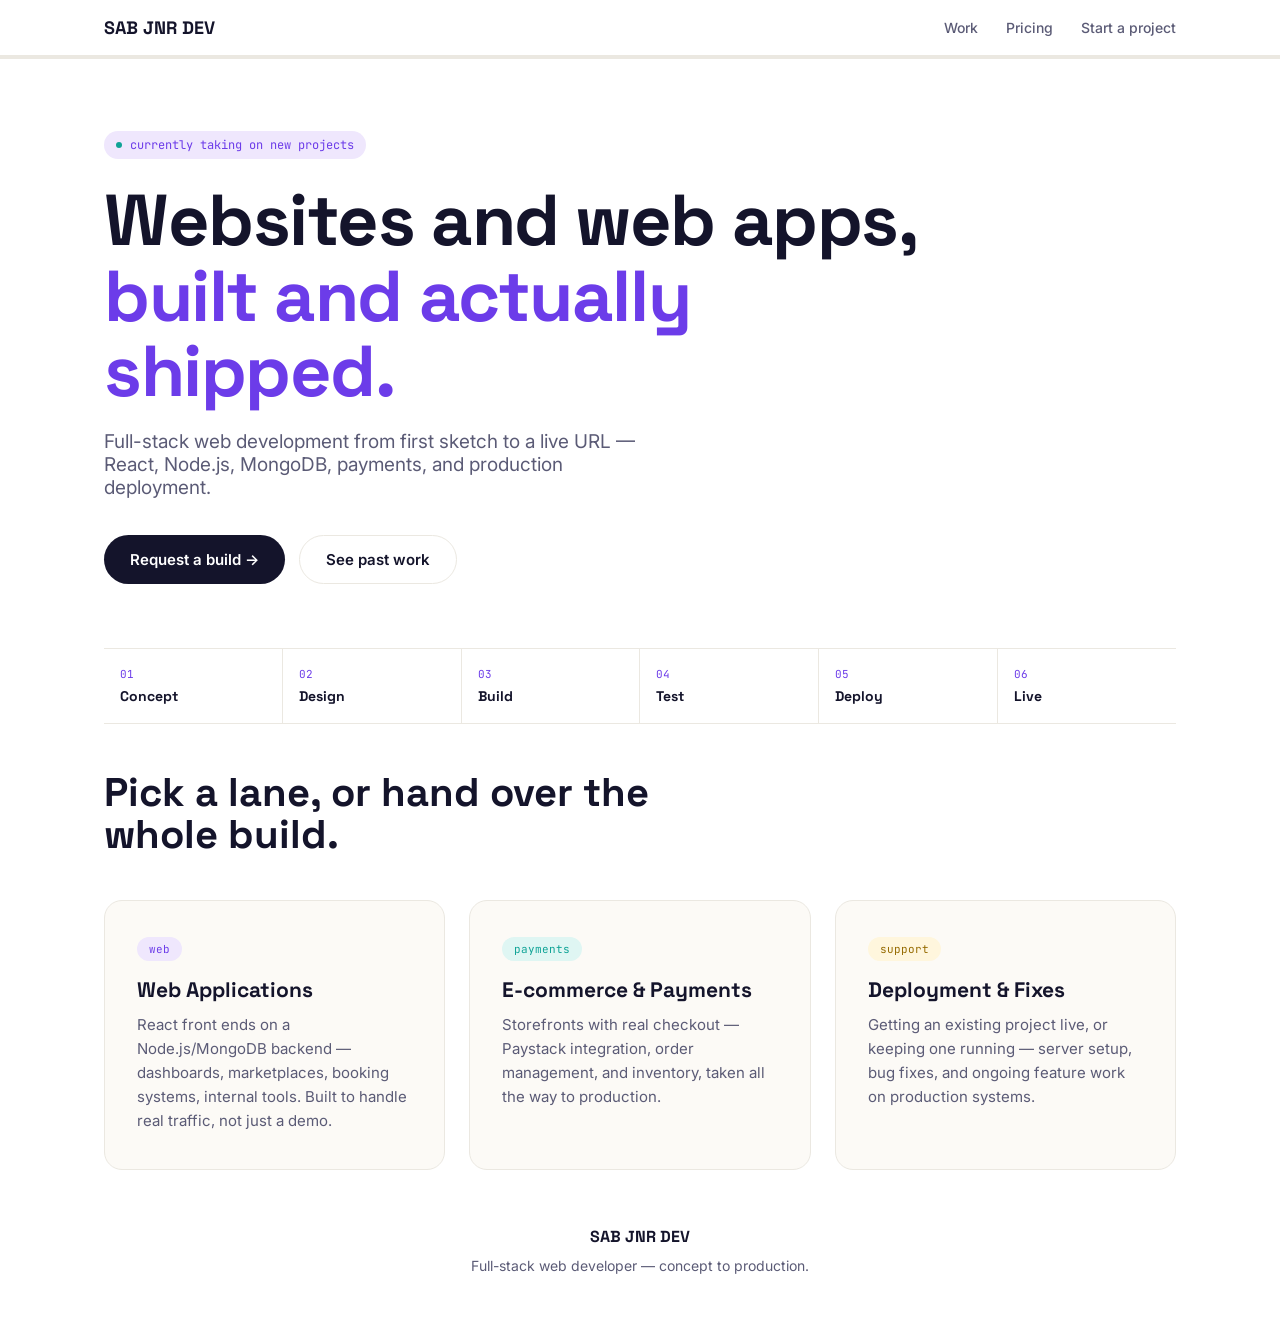
==== index.html @ 7eb9eb15 "commit all" ====
<!DOCTYPE html>
<html lang="en">
<head>
<meta charset="UTF-8">
<meta name="viewport" content="width=device-width, initial-scale=1.0">
<title>SAB JNR DEV — Web Development & E-commerce</title>
<link rel="preconnect" href="https://fonts.googleapis.com">
<link href="https://fonts.googleapis.com/css2?family=Space+Grotesk:wght@500;700&family=Inter:wght@400;500;600&family=JetBrains+Mono:wght@400;500&display=swap" rel="stylesheet">
<link rel="stylesheet" href="style.css">
</head>
<body>

<nav>
  <div class="nav-inner">
    <a href="index.html" class="brand" style="text-decoration:none;">SAB JNR DEV</a>
    <div class="nav-links">
      <a href="work.html">Work</a>
      <a href="pricing.html">Pricing</a>
      <a href="request.html">Start a project</a>
    </div>
  </div>
  <div class="pipeline-track"><div class="pipeline-fill" id="scrollFill"></div></div>
</nav>

<header class="hero wrap">
  <div class="eyebrow"><span class="dot"></span> currently taking on new projects</div>
  <h1>Websites and web apps, <span class="accent">built and actually shipped.</span></h1>
  <p class="lead">Full-stack web development from first sketch to a live URL — React, Node.js, MongoDB, payments, and production deployment.</p>
  <div class="hero-cta">
    <a href="request.html" class="btn btn-primary">Request a build →</a>
    <a href="work.html" class="btn btn-ghost">See past work</a>
  </div>

  <div class="stages">
    <div class="stage"><div class="num mono">01</div><div class="label">Concept</div></div>
    <div class="stage"><div class="num mono">02</div><div class="label">Design</div></div>
    <div class="stage"><div class="num mono">03</div><div class="label">Build</div></div>
    <div class="stage"><div class="num mono">04</div><div class="label">Test</div></div>
    <div class="stage"><div class="num mono">05</div><div class="label">Deploy</div></div>
    <div class="stage"><div class="num mono">06</div><div class="label">Live</div></div>
  </div>
</header>

<section class="wrap">
  <h2 class="head-title">Pick a lane, or hand over the whole build.</h2>
  <div class="services-grid">
    <div class="service-card sc-violet">
      <span class="tag mono">web</span>
      <h3>Web Applications</h3>
      <p>React front ends on a Node.js/MongoDB backend — dashboards, marketplaces, booking systems, internal tools. Built to handle real traffic, not just a demo.</p>
    </div>
    <div class="service-card sc-teal">
      <span class="tag mono">payments</span>
      <h3>E-commerce & Payments</h3>
      <p>Storefronts with real checkout — Paystack integration, order management, and inventory, taken all the way to production.</p>
    </div>
    <div class="service-card sc-yellow">
      <span class="tag mono">support</span>
      <h3>Deployment & Fixes</h3>
      <p>Getting an existing project live, or keeping one running — server setup, bug fixes, and ongoing feature work on production systems.</p>
    </div>
  </div>
</section>

<footer>
  <div class="brand">SAB JNR DEV</div>
  <p>Full-stack web developer — concept to production.</p>
</footer>

<script src="script.js"></script>
</body>
</html>
---- style.css ----
:root{
  --bg:#FFFFFF;
  --bg-alt:#FCFAF6;
  --ink:#14142B;
  --ink-soft:#5B5B76;
  --violet:#6C3CE9;
  --violet-soft:#EFE7FD;
  --coral:#FF5A3C;
  --coral-soft:#FFE9E3;
  --teal:#0FA396;
  --teal-soft:#DFF6F3;
  --yellow:#FFC93C;
  --yellow-soft:#FFF6DD;
  --line:#EBE8E1;
  --radius:18px;
}
*{box-sizing:border-box;}
html{scroll-behavior:smooth;}
body{
  margin:0;
  background:var(--bg);
  color:var(--ink);
  font-family:'Inter',sans-serif;
  -webkit-font-smoothing:antialiased;
}
h1,h2,h3{font-family:'Space Grotesk',sans-serif;margin:0;line-height:1.05;}
.mono{font-family:'JetBrains Mono',monospace;}
a{color:inherit;}
.wrap{max-width:1120px;margin:0 auto;padding:0 24px;}
section{padding:104px 0;}
@media (max-width:640px){ section{padding:64px 0;} }

/* NAV + pipeline signature */
nav{
  position:sticky;top:0;z-index:50;background:rgba(255,255,255,.88);backdrop-filter:blur(10px);
  border-bottom:1px solid var(--line);
}
.nav-inner{display:flex;align-items:center;justify-content:space-between;padding:16px 24px;max-width:1120px;margin:0 auto;}
.brand{font-family:'Space Grotesk';font-weight:700;font-size:18px;}
.nav-links{display:flex;gap:28px;font-size:14px;font-weight:500;}
.nav-links a{text-decoration:none;color:var(--ink-soft);transition:color .15s;}
.nav-links a:hover{color:var(--ink);}
.pipeline-track{height:3px;width:100%;background:var(--line);position:relative;overflow:hidden;}
.pipeline-fill{height:100%;width:0%;background:var(--violet);transition:width .1s linear;}
@media (max-width:640px){ .nav-links{display:none;} }

/* HERO */
.hero{padding-top:72px;padding-bottom:48px;}
.eyebrow{
  display:inline-flex;align-items:center;gap:8px;font-family:'JetBrains Mono';font-size:12px;
  color:var(--violet);background:var(--violet-soft);padding:6px 12px;border-radius:100px;margin-bottom:24px;
}
.eyebrow .dot{width:6px;height:6px;border-radius:50%;background:var(--teal);animation:blink 1.6s infinite;}
@keyframes blink{0%,100%{opacity:1;}50%{opacity:.25;}}
.hero h1{font-size:clamp(38px,6vw,72px);font-weight:700;letter-spacing:-.02em;max-width:820px;}
.hero h1 .accent{color:var(--violet);}
.hero p.lead{font-size:19px;color:var(--ink-soft);max-width:560px;margin-top:20px;}
.hero-cta{display:flex;gap:14px;margin-top:36px;flex-wrap:wrap;}
.btn{
  font-family:'Inter';font-weight:600;font-size:15px;padding:14px 26px;border-radius:100px;border:none;cursor:pointer;
  text-decoration:none;display:inline-flex;align-items:center;gap:8px;transition:transform .15s ease;
}
.btn:hover{transform:translateY(-2px);}
.btn-primary{background:var(--ink);color:#fff;}
.btn-ghost{background:#fff;color:var(--ink);border:1.5px solid var(--line);}

/* Pipeline stage bar (signature element) */
.stages{display:flex;gap:0;margin-top:64px;border-top:1px solid var(--line);border-bottom:1px solid var(--line);overflow-x:auto;}
.stage{flex:1;min-width:120px;padding:18px 16px;border-right:1px solid var(--line);}
.stage:last-child{border-right:none;}
.stage .num{font-family:'JetBrains Mono';font-size:11px;color:var(--violet);}
.stage .label{font-family:'Space Grotesk';font-weight:700;font-size:14px;margin-top:6px;}

/* SECTION HEADS */
.head-tag{font-family:'JetBrains Mono';font-size:12px;color:var(--ink-soft);text-transform:uppercase;letter-spacing:.06em;}
.head-title{font-size:clamp(28px,4vw,40px);margin-top:0;max-width:600px;}

/* SERVICES */
.services-grid{display:grid;grid-template-columns:repeat(3,1fr);gap:24px;margin-top:44px;}
@media (max-width:900px){ .services-grid{grid-template-columns:1fr 1fr;} }
@media (max-width:600px){ .services-grid{grid-template-columns:1fr;} }
.service-card{border-radius:var(--radius);padding:36px 32px;position:relative;overflow:hidden;background:var(--bg-alt);border:1px solid var(--line);}
.service-card h3{font-size:21px;margin-bottom:12px;}
.service-card p{color:var(--ink-soft);font-size:15px;line-height:1.6;margin:0;}
.service-card .tag{font-family:'JetBrains Mono';font-size:11px;display:inline-block;margin-bottom:18px;padding:5px 12px;border-radius:100px;}
.sc-violet .tag{background:var(--violet-soft);color:var(--violet);}
.sc-coral .tag{background:var(--coral-soft);color:var(--coral);}
.sc-teal .tag{background:var(--teal-soft);color:var(--teal);}
.sc-yellow .tag{background:var(--yellow-soft);color:#966b00;}

/* PORTFOLIO */
.portfolio-list{display:flex;flex-direction:column;gap:20px;margin-top:48px;}
.project{
  border:1px solid var(--line);border-radius:var(--radius);padding:36px;display:grid;grid-template-columns:1.1fr 1fr;gap:32px;align-items:center;
}
@media (max-width:800px){ .project{grid-template-columns:1fr;} }
.project .status{font-family:'JetBrains Mono';font-size:11px;padding:5px 12px;border-radius:100px;display:inline-flex;align-items:center;gap:6px;margin-bottom:14px;}
.status.live{background:var(--teal-soft);color:var(--teal);}
.status.build{background:var(--yellow-soft);color:#966b00;}
.status .dot{width:6px;height:6px;border-radius:50%;background:currentColor;}
.project h3{font-size:26px;margin-bottom:12px;}
.project p{color:var(--ink-soft);font-size:15px;line-height:1.6;margin:0 0 16px 0;}
.stack-tags{display:flex;gap:8px;flex-wrap:wrap;}
.stack-tag{font-family:'JetBrains Mono';font-size:11px;background:var(--bg-alt);border:1px solid var(--line);padding:5px 10px;border-radius:6px;}
.project-visual{
  border-radius:14px;height:190px;display:flex;align-items:center;justify-content:center;font-family:'Space Grotesk';font-weight:700;font-size:15px;color:#fff;
  position:relative;overflow:hidden;
}
.pv-1{background:linear-gradient(135deg,var(--violet),#9B6CFF);}
.pv-2{background:linear-gradient(135deg,var(--coral),#FF9166);}
.pv-1 .browser-dot,.pv-2 .browser-dot{position:absolute;top:14px;left:14px;display:flex;gap:6px;}
.browser-dot span{width:8px;height:8px;border-radius:50%;background:rgba(255,255,255,.6);display:block;}

/* PRICING */
.pricing-grid{display:grid;grid-template-columns:repeat(3,1fr);gap:24px;margin-top:44px;}
@media (max-width:820px){ .pricing-grid{grid-template-columns:1fr;} }
.price-card{border:1px solid var(--line);border-radius:var(--radius);padding:36px 32px;display:flex;flex-direction:column;}
.price-card.featured{border:2px solid var(--violet);position:relative;}
.price-card.featured::before{
  content:"MOST REQUESTED";font-family:'JetBrains Mono';font-size:10px;color:#fff;background:var(--violet);
  position:absolute;top:-11px;left:28px;padding:4px 10px;border-radius:100px;letter-spacing:.05em;
}
.price-card h3{font-size:18px;margin-bottom:6px;}
.price-card .price{font-family:'Space Grotesk';font-size:22px;font-weight:700;margin:14px 0;color:var(--violet);}
.price-card .price span{font-family:'Inter';font-size:14px;font-weight:400;color:var(--ink-soft);}
.price-card ul{list-style:none;padding:0;margin:0 0 28px 0;flex:1;}
.price-card li{font-size:14px;color:var(--ink-soft);padding:9px 0;border-top:1px solid var(--line);}
.price-card li:first-child{border-top:none;}
.price-card li::before{content:"— ";color:var(--teal);}

/* TESTIMONIALS */
.testi-grid{display:grid;grid-template-columns:repeat(3,1fr);gap:24px;margin-top:44px;}
@media (max-width:820px){ .testi-grid{grid-template-columns:1fr;} }
.testi-card{background:var(--bg-alt);border-radius:var(--radius);padding:32px;}
.testi-card p{font-size:15px;line-height:1.6;color:var(--ink);margin:0 0 20px 0;}
.testi-who{font-family:'JetBrains Mono';font-size:12px;color:var(--ink-soft);}

/* REQUEST FORM */
.form-section{background:var(--ink);color:#fff;border-radius:24px;margin:0 24px;padding:56px 40px;max-width:1072px;margin-left:auto;margin-right:auto;}
@media (max-width:640px){ .form-section{padding:36px 22px;border-radius:16px;} }
.form-section .head-tag{color:#B8B8D6;}
.form-section .head-title{color:#fff;}
.form-section .head-title + p{color:#B8B8D6;margin-top:12px;max-width:520px;}
form{margin-top:40px;display:grid;grid-template-columns:1fr 1fr;gap:18px;}
@media (max-width:640px){ form{grid-template-columns:1fr;} }
.full{grid-column:1/-1;}
label{font-size:13px;font-weight:500;color:#D6D6EE;display:block;margin-bottom:7px;}
input,select,textarea{
  width:100%;padding:13px 14px;border-radius:10px;border:1px solid #38385C;background:#1C1C40;color:#fff;
  font-family:'Inter';font-size:14px;
}
input:focus,select:focus,textarea:focus{outline:2px solid var(--violet);outline-offset:1px;}
textarea{resize:vertical;min-height:100px;}
::placeholder{color:#7A7AA0;}
.submit-row{display:flex;align-items:center;gap:16px;margin-top:6px;}
.form-msg{font-family:'JetBrains Mono';font-size:13px;}
.form-msg.ok{color:#6EE7C9;}
.form-msg.err{color:#FF9B85;}

/* WORK PAGE (case study) */
.page-hero{padding:64px 0 16px;}
.page-hero h1{font-size:clamp(32px,5vw,52px);letter-spacing:-.02em;}
.page-hero p.lead{font-size:17px;color:var(--ink-soft);max-width:520px;margin-top:16px;}
.case-study{margin-top:48px;border:1px solid var(--line);border-radius:24px;padding:44px;}
@media (max-width:640px){ .case-study{padding:26px;border-radius:16px;} }
.case-screenshot{
  width:100%;display:block;border-radius:14px;border:1px solid var(--line);
  box-shadow:0 12px 32px rgba(20,20,43,.08);margin-bottom:32px;
}
.case-study h2{font-size:28px;margin-bottom:14px;}
.case-study .case-body{color:var(--ink-soft);font-size:15px;line-height:1.7;max-width:640px;margin-bottom:24px;}
.case-cta{display:flex;gap:14px;flex-wrap:wrap;margin-top:8px;}

/* FOOTER */
footer{padding:56px 24px 40px;text-align:center;}
footer .brand{font-size:16px;}
footer p{color:var(--ink-soft);font-size:14px;margin-top:10px;}
.admin-link{font-family:'JetBrains Mono';font-size:11px;color:var(--ink-soft);opacity:.55;text-decoration:none;display:inline-block;margin-top:24px;}
.admin-link:hover{opacity:1;}

/* ADMIN PANEL */
.admin-overlay{
  position:fixed;inset:0;background:rgba(20,20,43,.6);display:none;align-items:center;justify-content:center;z-index:100;padding:20px;
}
.admin-overlay.open{display:flex;}
.admin-box{background:#fff;border-radius:16px;padding:28px;max-width:640px;width:100%;max-height:80vh;overflow-y:auto;}
.admin-box h3{margin-bottom:16px;}
.admin-entry{border:1px solid var(--line);border-radius:10px;padding:16px;margin-bottom:10px;font-size:13px;}
.admin-entry .a-name{font-weight:600;font-family:'Space Grotesk';}
.admin-entry .a-meta{font-family:'JetBrains Mono';font-size:11px;color:var(--ink-soft);margin:4px 0 8px;}
.admin-close{margin-top:16px;}
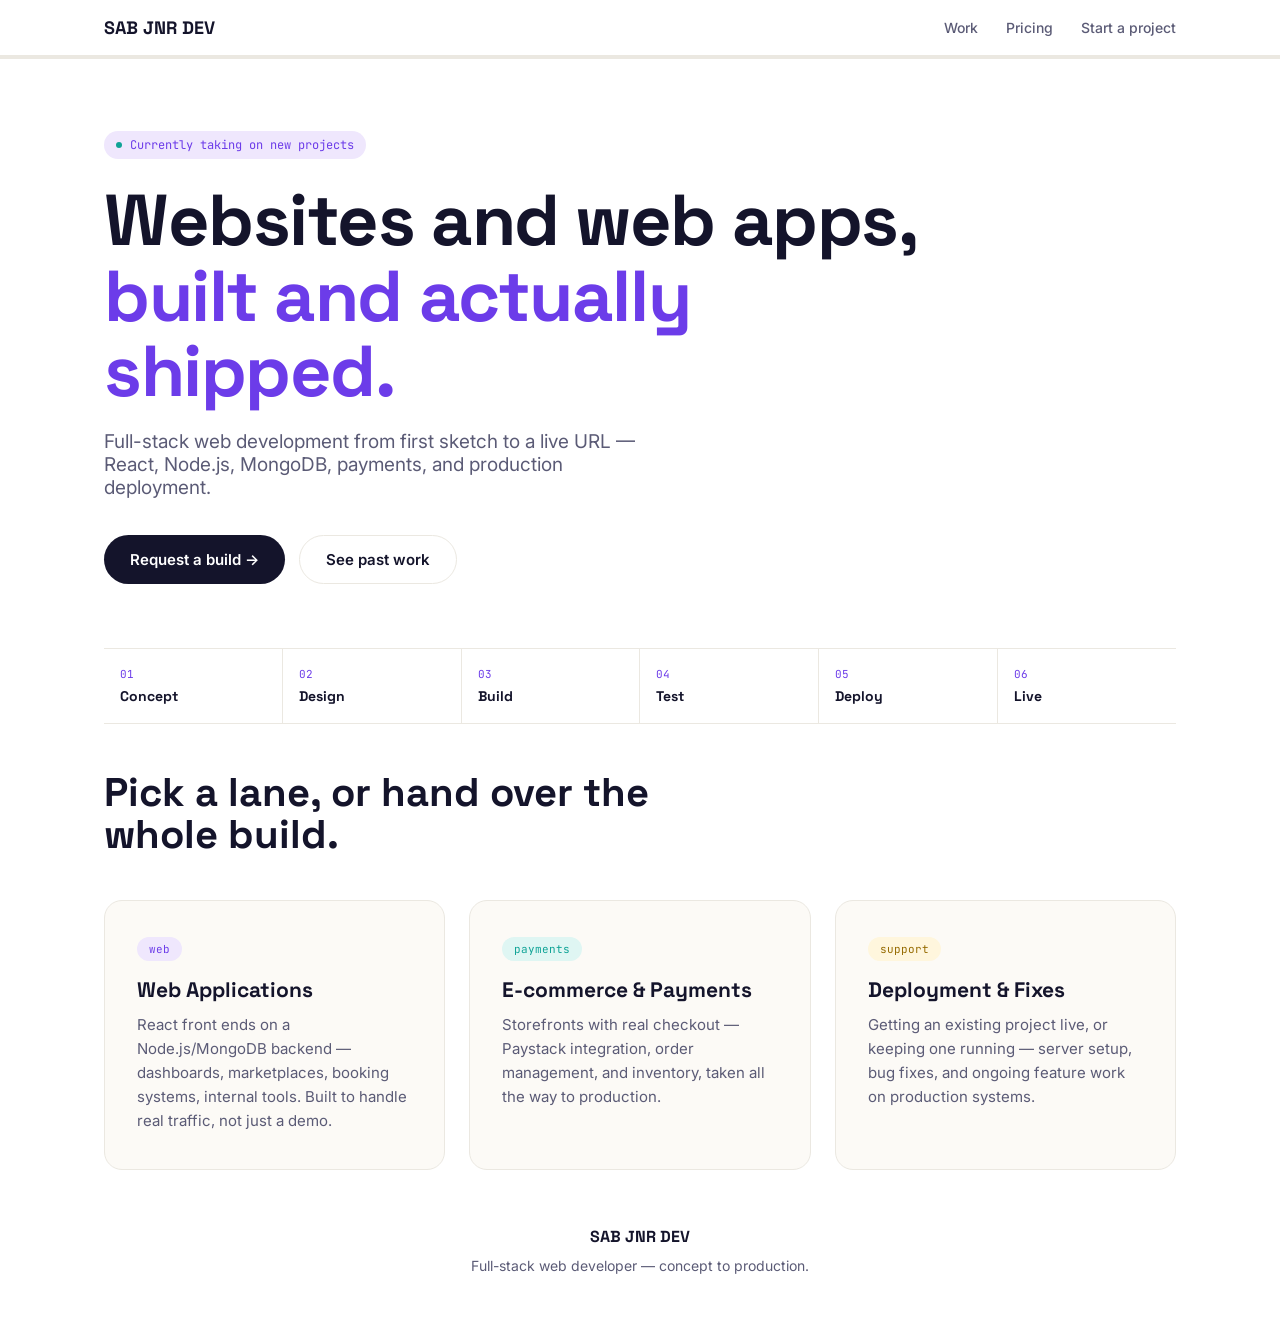
==== commit 49942a8a: "yes" ====
--- a/index.html
+++ b/index.html
@@ -1,72 +1,101 @@
 <!DOCTYPE html>
 <html lang="en">
+
 <head>
-<meta charset="UTF-8">
-<meta name="viewport" content="width=device-width, initial-scale=1.0">
-<title>SAB JNR DEV — Web Development & E-commerce</title>
-<link rel="preconnect" href="https://fonts.googleapis.com">
-<link href="https://fonts.googleapis.com/css2?family=Space+Grotesk:wght@500;700&family=Inter:wght@400;500;600&family=JetBrains+Mono:wght@400;500&display=swap" rel="stylesheet">
-<link rel="stylesheet" href="style.css">
+  <meta charset="UTF-8">
+  <meta name="viewport" content="width=device-width, initial-scale=1.0">
+  <title>SAB JNR DEV — Web Development & E-commerce</title>
+  <link rel="preconnect" href="https://fonts.googleapis.com">
+  <link
+    href="https://fonts.googleapis.com/css2?family=Space+Grotesk:wght@500;700&family=Inter:wght@400;500;600&family=JetBrains+Mono:wght@400;500&display=swap"
+    rel="stylesheet">
+  <link rel="stylesheet" href="style.css">
 </head>
+
 <body>
 
-<nav>
-  <div class="nav-inner">
-    <a href="index.html" class="brand" style="text-decoration:none;">SAB JNR DEV</a>
-    <div class="nav-links">
-      <a href="work.html">Work</a>
-      <a href="pricing.html">Pricing</a>
-      <a href="request.html">Start a project</a>
+  <nav>
+    <div class="nav-inner">
+      <a href="index.html" class="brand" style="text-decoration:none;">SAB JNR DEV</a>
+      <div class="nav-links">
+        <a href="work.html">Work</a>
+        <a href="pricing.html">Pricing</a>
+        <a href="request.html">Start a project</a>
+      </div>
     </div>
-  </div>
-  <div class="pipeline-track"><div class="pipeline-fill" id="scrollFill"></div></div>
-</nav>
+    <div class="pipeline-track">
+      <div class="pipeline-fill" id="scrollFill"></div>
+    </div>
+  </nav>
 
-<header class="hero wrap">
-  <div class="eyebrow"><span class="dot"></span> currently taking on new projects</div>
-  <h1>Websites and web apps, <span class="accent">built and actually shipped.</span></h1>
-  <p class="lead">Full-stack web development from first sketch to a live URL — React, Node.js, MongoDB, payments, and production deployment.</p>
-  <div class="hero-cta">
-    <a href="request.html" class="btn btn-primary">Request a build →</a>
-    <a href="work.html" class="btn btn-ghost">See past work</a>
-  </div>
+  <header class="hero wrap">
+    <div class="eyebrow"><span class="dot"></span> Currently taking on new projects</div>
+    <h1>Websites and web apps, <span class="accent">built and actually shipped.</span></h1>
+    <p class="lead">Full-stack web development from first sketch to a live URL — React, Node.js, MongoDB, payments, and
+      production deployment.</p>
+    <div class="hero-cta">
+      <a href="request.html" class="btn btn-primary">Request a build →</a>
+      <a href="work.html" class="btn btn-ghost">See past work</a>
+    </div>
 
-  <div class="stages">
-    <div class="stage"><div class="num mono">01</div><div class="label">Concept</div></div>
-    <div class="stage"><div class="num mono">02</div><div class="label">Design</div></div>
-    <div class="stage"><div class="num mono">03</div><div class="label">Build</div></div>
-    <div class="stage"><div class="num mono">04</div><div class="label">Test</div></div>
-    <div class="stage"><div class="num mono">05</div><div class="label">Deploy</div></div>
-    <div class="stage"><div class="num mono">06</div><div class="label">Live</div></div>
-  </div>
-</header>
+    <div class="stages">
+      <div class="stage">
+        <div class="num mono">01</div>
+        <div class="label">Concept</div>
+      </div>
+      <div class="stage">
+        <div class="num mono">02</div>
+        <div class="label">Design</div>
+      </div>
+      <div class="stage">
+        <div class="num mono">03</div>
+        <div class="label">Build</div>
+      </div>
+      <div class="stage">
+        <div class="num mono">04</div>
+        <div class="label">Test</div>
+      </div>
+      <div class="stage">
+        <div class="num mono">05</div>
+        <div class="label">Deploy</div>
+      </div>
+      <div class="stage">
+        <div class="num mono">06</div>
+        <div class="label">Live</div>
+      </div>
+    </div>
+  </header>
 
-<section class="wrap">
-  <h2 class="head-title">Pick a lane, or hand over the whole build.</h2>
-  <div class="services-grid">
-    <div class="service-card sc-violet">
-      <span class="tag mono">web</span>
-      <h3>Web Applications</h3>
-      <p>React front ends on a Node.js/MongoDB backend — dashboards, marketplaces, booking systems, internal tools. Built to handle real traffic, not just a demo.</p>
+  <section class="wrap">
+    <h2 class="head-title">Pick a lane, or hand over the whole build.</h2>
+    <div class="services-grid">
+      <div class="service-card sc-violet">
+        <span class="tag mono">web</span>
+        <h3>Web Applications</h3>
+        <p>React front ends on a Node.js/MongoDB backend — dashboards, marketplaces, booking systems, internal tools.
+          Built to handle real traffic, not just a demo.</p>
+      </div>
+      <div class="service-card sc-teal">
+        <span class="tag mono">payments</span>
+        <h3>E-commerce & Payments</h3>
+        <p>Storefronts with real checkout — Paystack integration, order management, and inventory, taken all the way to
+          production.</p>
+      </div>
+      <div class="service-card sc-yellow">
+        <span class="tag mono">support</span>
+        <h3>Deployment & Fixes</h3>
+        <p>Getting an existing project live, or keeping one running — server setup, bug fixes, and ongoing feature work
+          on production systems.</p>
+      </div>
     </div>
-    <div class="service-card sc-teal">
-      <span class="tag mono">payments</span>
-      <h3>E-commerce & Payments</h3>
-      <p>Storefronts with real checkout — Paystack integration, order management, and inventory, taken all the way to production.</p>
-    </div>
-    <div class="service-card sc-yellow">
-      <span class="tag mono">support</span>
-      <h3>Deployment & Fixes</h3>
-      <p>Getting an existing project live, or keeping one running — server setup, bug fixes, and ongoing feature work on production systems.</p>
-    </div>
-  </div>
-</section>
+  </section>
 
-<footer>
-  <div class="brand">SAB JNR DEV</div>
-  <p>Full-stack web developer — concept to production.</p>
-</footer>
+  <footer>
+    <div class="brand">SAB JNR DEV</div>
+    <p>Full-stack web developer — concept to production.</p>
+  </footer>
 
-<script src="script.js"></script>
+  <script src="script.js"></script>
 </body>
-</html>
+
+</html>
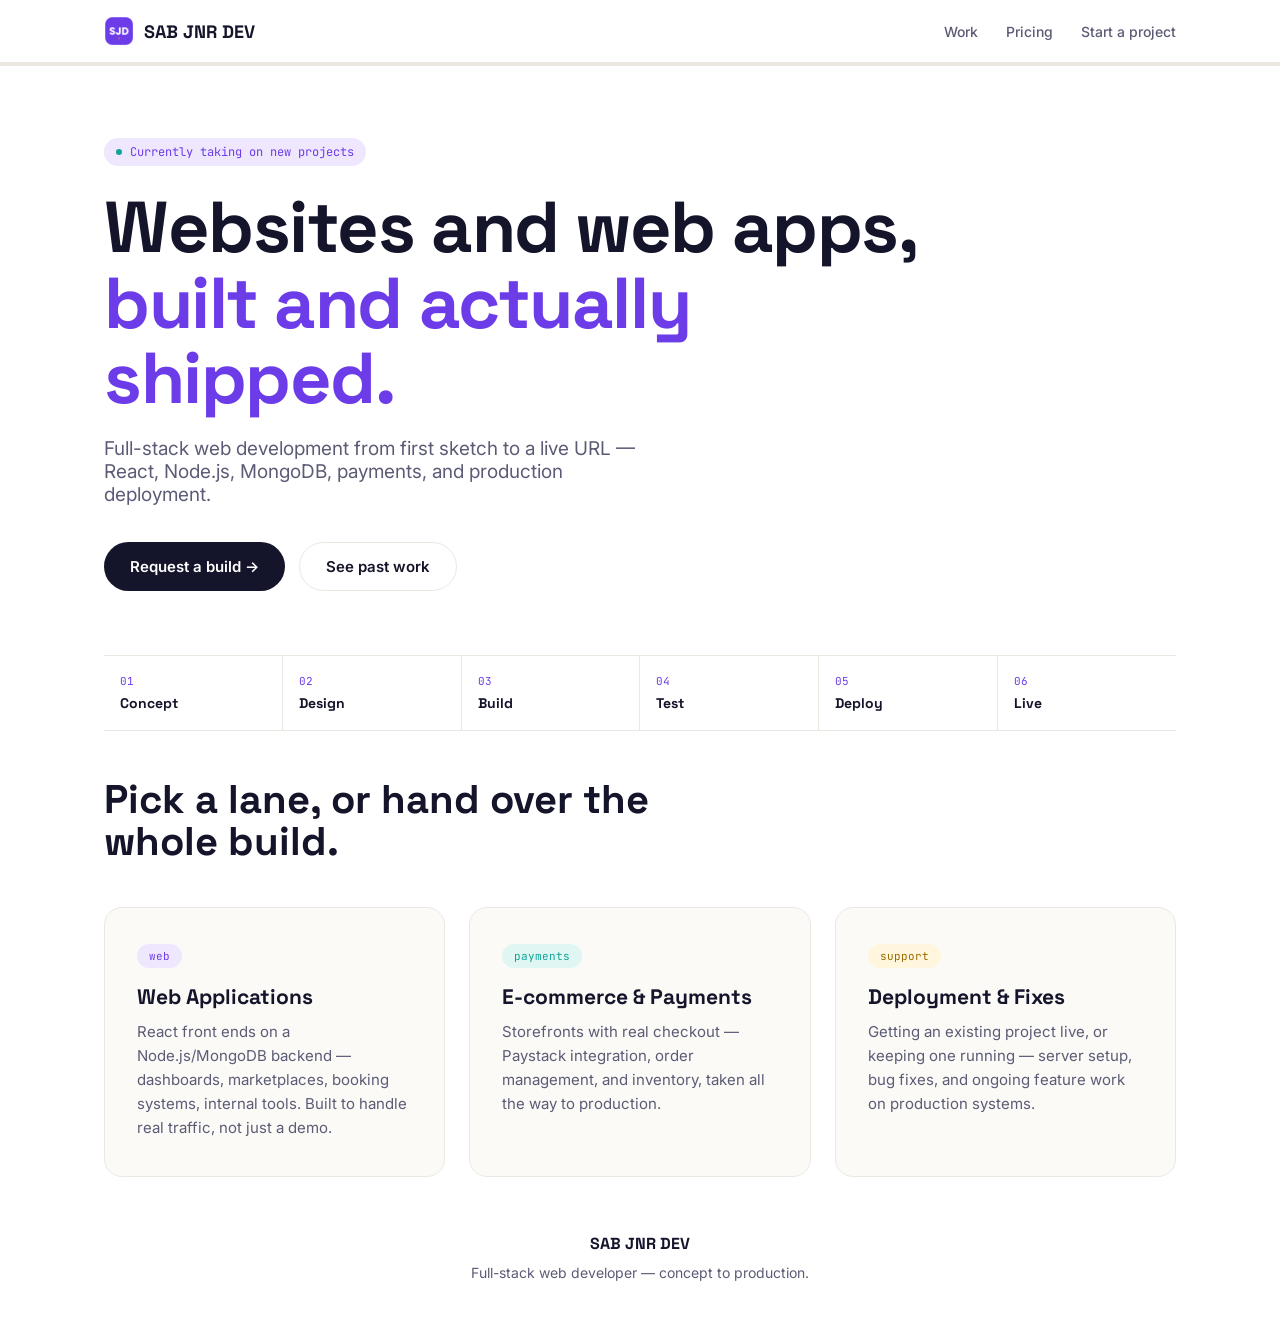
==== commit 805e8226: "commit" ====
--- a/index.html
+++ b/index.html
@@ -1,101 +1,80 @@
 <!DOCTYPE html>
 <html lang="en">
-
 <head>
-  <meta charset="UTF-8">
-  <meta name="viewport" content="width=device-width, initial-scale=1.0">
-  <title>SAB JNR DEV — Web Development & E-commerce</title>
-  <link rel="preconnect" href="https://fonts.googleapis.com">
-  <link
-    href="https://fonts.googleapis.com/css2?family=Space+Grotesk:wght@500;700&family=Inter:wght@400;500;600&family=JetBrains+Mono:wght@400;500&display=swap"
-    rel="stylesheet">
-  <link rel="stylesheet" href="style.css">
+<meta charset="UTF-8">
+<meta name="viewport" content="width=device-width, initial-scale=1.0">
+<title>SAB JNR DEV — Web Development & E-commerce</title>
+<link rel="preconnect" href="https://fonts.googleapis.com">
+<link href="https://fonts.googleapis.com/css2?family=Space+Grotesk:wght@500;700&family=Inter:wght@400;500;600&family=JetBrains+Mono:wght@400;500&display=swap" rel="stylesheet">
+<link rel="stylesheet" href="style.css">
+<link rel="icon" type="image/x-icon" href="favicon.ico">
+<link rel="apple-touch-icon" href="assets/apple-touch-icon.png">
+<meta property="og:title" content="SAB JNR DEV — Web Development & E-commerce">
+<meta property="og:description" content="Websites and web apps, built and actually shipped.">
+<meta property="og:image" content="assets/social-preview.png">
 </head>
-
 <body>
 
-  <nav>
-    <div class="nav-inner">
-      <a href="index.html" class="brand" style="text-decoration:none;">SAB JNR DEV</a>
-      <div class="nav-links">
-        <a href="work.html">Work</a>
-        <a href="pricing.html">Pricing</a>
-        <a href="request.html">Start a project</a>
-      </div>
+<nav>
+  <div class="nav-inner">
+    <a href="index.html" class="brand" style="text-decoration:none;display:flex;align-items:center;gap:10px;">
+      <img src="assets/logo-512.png" alt="SAB JNR DEV logo" style="height:30px;width:30px;border-radius:7px;">
+      SAB JNR DEV
+    </a>
+    <div class="nav-links">
+      <a href="work.html">Work</a>
+      <a href="pricing.html">Pricing</a>
+      <a href="request.html">Start a project</a>
     </div>
-    <div class="pipeline-track">
-      <div class="pipeline-fill" id="scrollFill"></div>
+  </div>
+  <div class="pipeline-track"><div class="pipeline-fill" id="scrollFill"></div></div>
+</nav>
+
+<header class="hero wrap">
+  <div class="eyebrow"><span class="dot"></span> Currently taking on new projects</div>
+  <h1>Websites and web apps, <span class="accent">built and actually shipped.</span></h1>
+  <p class="lead">Full-stack web development from first sketch to a live URL — React, Node.js, MongoDB, payments, and production deployment.</p>
+  <div class="hero-cta">
+    <a href="request.html" class="btn btn-primary">Request a build →</a>
+    <a href="work.html" class="btn btn-ghost">See past work</a>
+  </div>
+
+  <div class="stages">
+    <div class="stage"><div class="num mono">01</div><div class="label">Concept</div></div>
+    <div class="stage"><div class="num mono">02</div><div class="label">Design</div></div>
+    <div class="stage"><div class="num mono">03</div><div class="label">Build</div></div>
+    <div class="stage"><div class="num mono">04</div><div class="label">Test</div></div>
+    <div class="stage"><div class="num mono">05</div><div class="label">Deploy</div></div>
+    <div class="stage"><div class="num mono">06</div><div class="label">Live</div></div>
+  </div>
+</header>
+
+<section class="wrap">
+  <h2 class="head-title">Pick a lane, or hand over the whole build.</h2>
+  <div class="services-grid">
+    <div class="service-card sc-violet">
+      <span class="tag mono">web</span>
+      <h3>Web Applications</h3>
+      <p>React front ends on a Node.js/MongoDB backend — dashboards, marketplaces, booking systems, internal tools. Built to handle real traffic, not just a demo.</p>
     </div>
-  </nav>
+    <div class="service-card sc-teal">
+      <span class="tag mono">payments</span>
+      <h3>E-commerce & Payments</h3>
+      <p>Storefronts with real checkout — Paystack integration, order management, and inventory, taken all the way to production.</p>
+    </div>
+    <div class="service-card sc-yellow">
+      <span class="tag mono">support</span>
+      <h3>Deployment & Fixes</h3>
+      <p>Getting an existing project live, or keeping one running — server setup, bug fixes, and ongoing feature work on production systems.</p>
+    </div>
+  </div>
+</section>
 
-  <header class="hero wrap">
-    <div class="eyebrow"><span class="dot"></span> Currently taking on new projects</div>
-    <h1>Websites and web apps, <span class="accent">built and actually shipped.</span></h1>
-    <p class="lead">Full-stack web development from first sketch to a live URL — React, Node.js, MongoDB, payments, and
-      production deployment.</p>
-    <div class="hero-cta">
-      <a href="request.html" class="btn btn-primary">Request a build →</a>
-      <a href="work.html" class="btn btn-ghost">See past work</a>
-    </div>
+<footer>
+  <div class="brand">SAB JNR DEV</div>
+  <p>Full-stack web developer — concept to production.</p>
+</footer>
 
-    <div class="stages">
-      <div class="stage">
-        <div class="num mono">01</div>
-        <div class="label">Concept</div>
-      </div>
-      <div class="stage">
-        <div class="num mono">02</div>
-        <div class="label">Design</div>
-      </div>
-      <div class="stage">
-        <div class="num mono">03</div>
-        <div class="label">Build</div>
-      </div>
-      <div class="stage">
-        <div class="num mono">04</div>
-        <div class="label">Test</div>
-      </div>
-      <div class="stage">
-        <div class="num mono">05</div>
-        <div class="label">Deploy</div>
-      </div>
-      <div class="stage">
-        <div class="num mono">06</div>
-        <div class="label">Live</div>
-      </div>
-    </div>
-  </header>
-
-  <section class="wrap">
-    <h2 class="head-title">Pick a lane, or hand over the whole build.</h2>
-    <div class="services-grid">
-      <div class="service-card sc-violet">
-        <span class="tag mono">web</span>
-        <h3>Web Applications</h3>
-        <p>React front ends on a Node.js/MongoDB backend — dashboards, marketplaces, booking systems, internal tools.
-          Built to handle real traffic, not just a demo.</p>
-      </div>
-      <div class="service-card sc-teal">
-        <span class="tag mono">payments</span>
-        <h3>E-commerce & Payments</h3>
-        <p>Storefronts with real checkout — Paystack integration, order management, and inventory, taken all the way to
-          production.</p>
-      </div>
-      <div class="service-card sc-yellow">
-        <span class="tag mono">support</span>
-        <h3>Deployment & Fixes</h3>
-        <p>Getting an existing project live, or keeping one running — server setup, bug fixes, and ongoing feature work
-          on production systems.</p>
-      </div>
-    </div>
-  </section>
-
-  <footer>
-    <div class="brand">SAB JNR DEV</div>
-    <p>Full-stack web developer — concept to production.</p>
-  </footer>
-
-  <script src="script.js"></script>
+<script src="script.js"></script>
 </body>
-
-</html>+</html>
--- a/style.css
+++ b/style.css
@@ -175,17 +175,3 @@
 footer{padding:56px 24px 40px;text-align:center;}
 footer .brand{font-size:16px;}
 footer p{color:var(--ink-soft);font-size:14px;margin-top:10px;}
-.admin-link{font-family:'JetBrains Mono';font-size:11px;color:var(--ink-soft);opacity:.55;text-decoration:none;display:inline-block;margin-top:24px;}
-.admin-link:hover{opacity:1;}
-
-/* ADMIN PANEL */
-.admin-overlay{
-  position:fixed;inset:0;background:rgba(20,20,43,.6);display:none;align-items:center;justify-content:center;z-index:100;padding:20px;
-}
-.admin-overlay.open{display:flex;}
-.admin-box{background:#fff;border-radius:16px;padding:28px;max-width:640px;width:100%;max-height:80vh;overflow-y:auto;}
-.admin-box h3{margin-bottom:16px;}
-.admin-entry{border:1px solid var(--line);border-radius:10px;padding:16px;margin-bottom:10px;font-size:13px;}
-.admin-entry .a-name{font-weight:600;font-family:'Space Grotesk';}
-.admin-entry .a-meta{font-family:'JetBrains Mono';font-size:11px;color:var(--ink-soft);margin:4px 0 8px;}
-.admin-close{margin-top:16px;}
